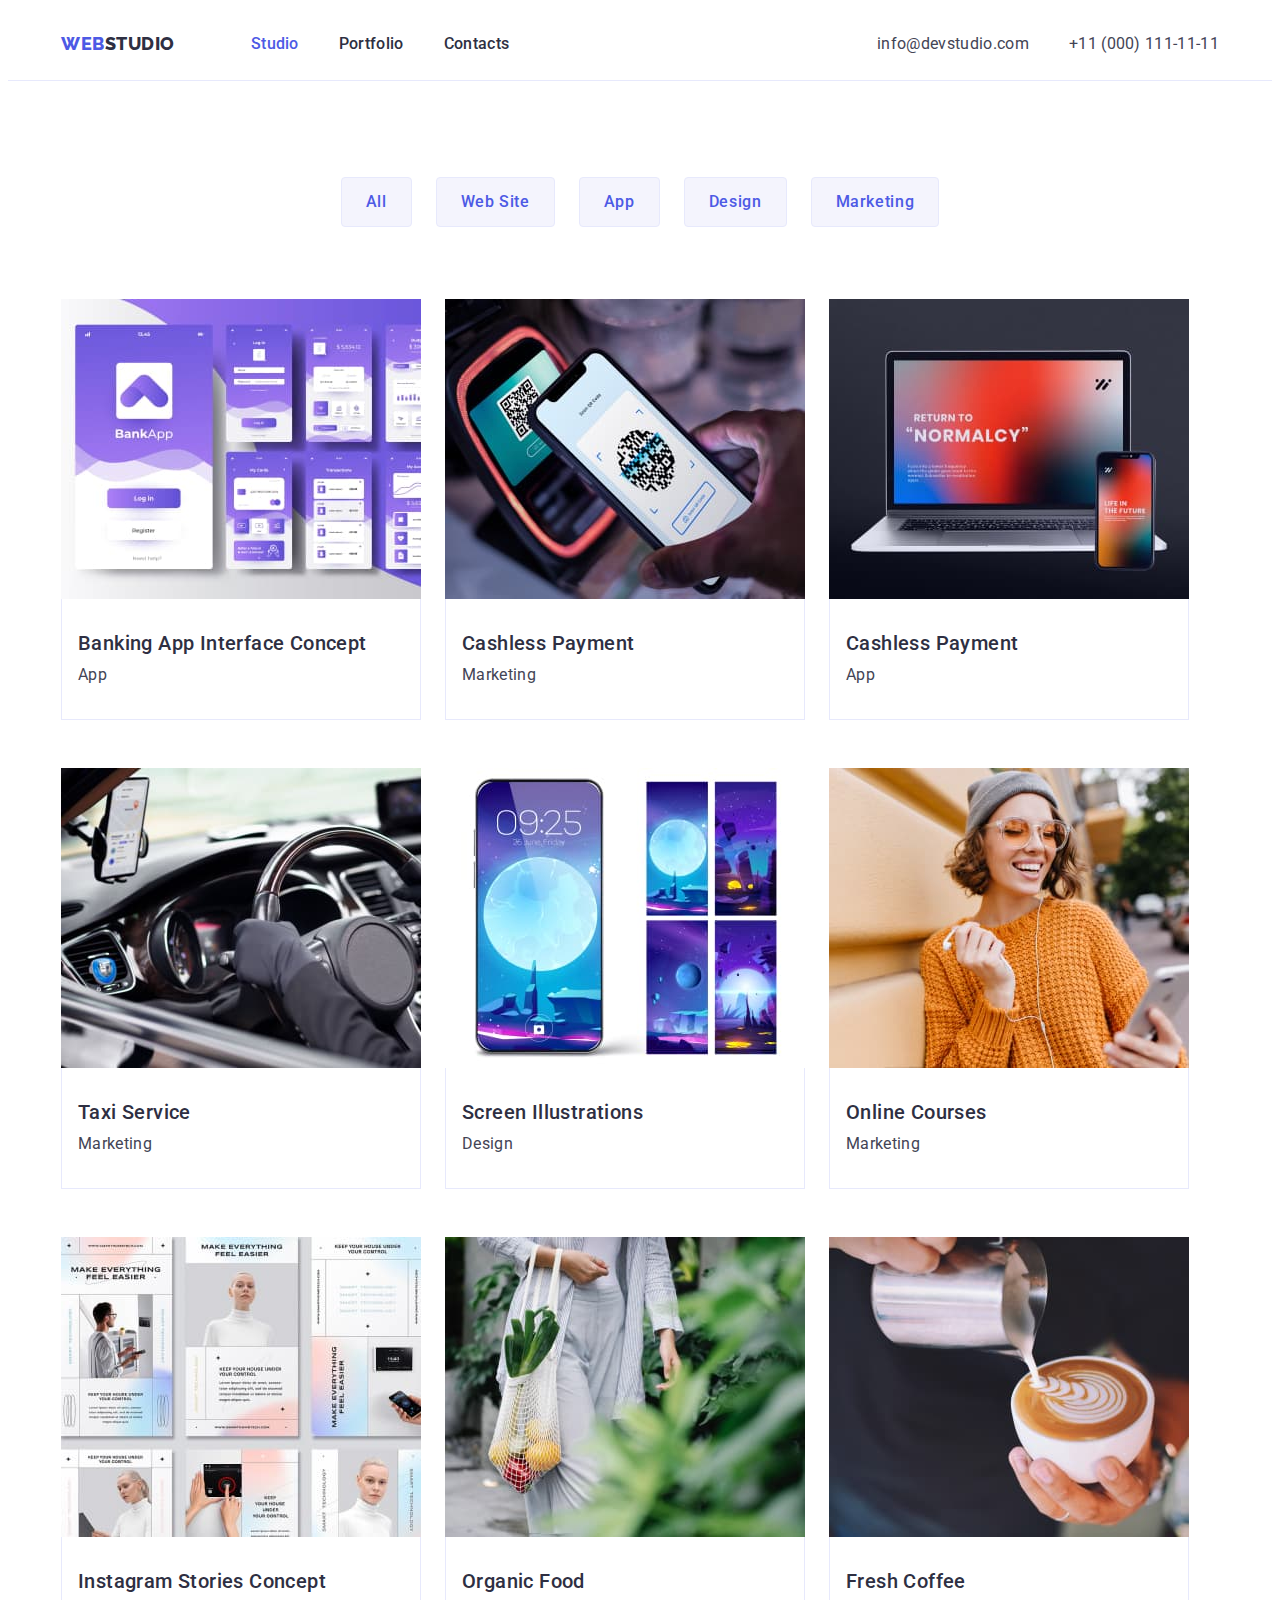
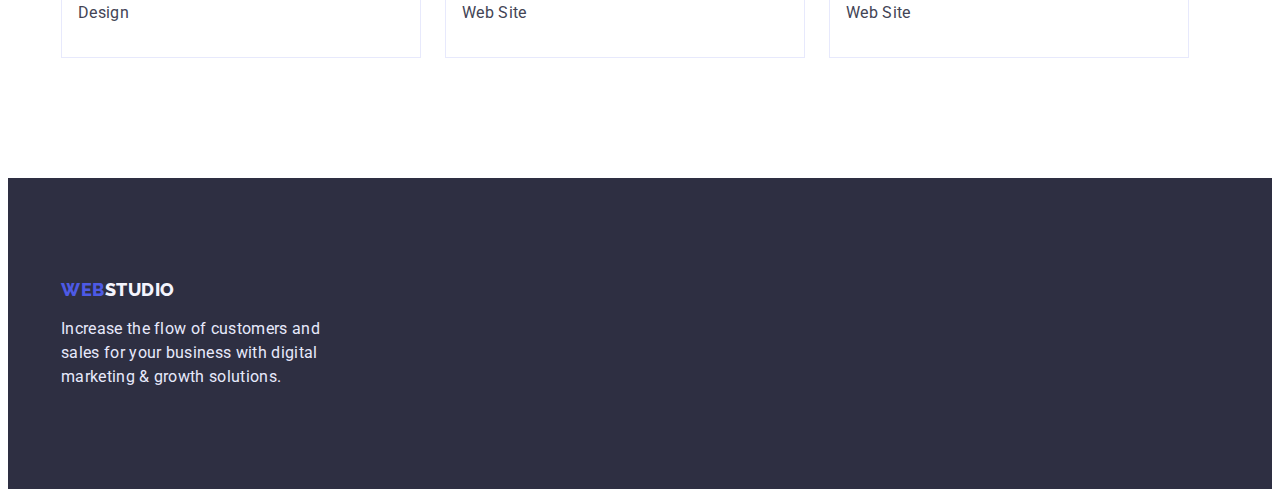
==== portfolio.html @ e37a0ada "Initial commit" ====
<!DOCTYPE html>
<html lang="en">
  <head>
    <meta charset="UTF-8" />
    <meta http-equiv="X-UA-Compatible" content="IE=edge" />
    <meta name="viewport" content="width=device-width, initial-scale=1.0" />
    <link
      rel="stylesheet"
      href="https://cdnjs.cloudflare.com/ajax/libs/modern-normalize/1.1.0/modern-normalize.min.css"
      integrity="sha512-wpPYUAdjBVSE4KJnH1VR1HeZfpl1ub8YT/NKx4PuQ5NmX2tKuGu6U/JRp5y+Y8XG2tV+wKQpNHVUX03MfMFn9Q=="
      crossorigin="anonymous"
      referrerpolicy="no-referrer"
    />
    <link rel="stylesheet" href="./CSS/styles.css" />
    <link rel="preconnect" href="https://fonts.googleapis.com" />
    <link rel="preconnect" href="https://fonts.gstatic.com" crossorigin />
    <link
      href="https://fonts.googleapis.com/css2?family=Raleway:wght@800&family=Roboto:wght@400;500;700;900&display=swap"
      rel="stylesheet"
    />
    <title>Document</title>
  </head>
  <body>
    <header class="header">
      <div class="container header-container">
        <nav class="all-nav">
          <a class="logo link" href="./index.html"
            ><span class="web">Web</span>Studio</a
          >
          <ul class="navigation list">
            <li class="nav-list"><a href="" class="link current">Studio</a></li>
            <li class="nav-list">
              <a href="./portfolio.html" class="link">Portfolio</a>
            </li>
            <li class="nav-list"><a href="" class="link">Contacts</a></li>
          </ul>
        </nav>
        <address class="address">
          <ul class="auth-nav list">
            <li>
              <a href="mailto:info@devstudio.com" class="link auth-link"
                >info@devstudio.com</a
              >
            </li>
            <li>
              <a href="tel:+110001111111" class="link auth-link"
                >+11 (000) 111-11-11</a
              >
            </li>
          </ul>
        </address>
      </div>
    </header>
    <main>
      <section class="portfolio-section">
        <div class="container portfolio-container">
          <h1 class="visually-hidden filter">Example projects</h1>
          <ul class="list filter-btn-list">
            <li>
              <button class="filter-button button" type="button">All</button>
            </li>
            <li>
              <button class="filter-button button" type="button">
                Web Site
              </button>
            </li>
            <li>
              <button class="filter-button button" type="button">App</button>
            </li>
            <li>
              <button class="filter-button button" type="button">Design</button>
            </li>
            <li>
              <button class="filter-button button" type="button">
                Marketing
              </button>
            </li>
          </ul>
          <ul class="list filter-list">
            <li class="card">
              <img
                class="img-portfolio"
                src="./images1/card1.jpg"
                alt="Screens"
                width="360"
              />
              <div class="filter-all-text">
                <h2 class="filter-list-title">Banking App Interface Concept</h2>
                <p class="filter-list-text">App</p>
              </div>
            </li>
            <li class="card">
              <img
                class="img-portfolio"
                src="./images1/card2.jpg"
                alt="Pay with QR"
                width="360"
              />
              <div class="filter-all-text">
                <h2 class="filter-list-title">Cashless Payment</h2>
                <p class="filter-list-text">Marketing</p>
              </div>
            </li>
            <li class="card">
              <img
                class="img-portfolio"
                src="./images1/card3.jpg"
                alt="Computer and phone"
                width="360"
              />
              <div class="filter-all-text">
                <h2 class="filter-list-title">Cashless Payment</h2>
                <p class="filter-list-text">App</p>
              </div>
            </li>
            <li class="card">
              <img
                class="img-portfolio"
                src="./images1/card4.jpg"
                alt="Auto"
                width="360"
              />
              <div class="filter-all-text">
                <h2 class="filter-list-title">Taxi Service</h2>
                <p class="filter-list-text">Marketing</p>
              </div>
            </li>
            <li class="card">
              <img
                class="img-portfolio"
                src="./images1/card5.jpg"
                alt="Phone and illustrations"
                width="360"
              />
              <div class="filter-all-text">
                <h2 class="filter-list-title">Screen Illustrations</h2>
                <p class="filter-list-text">Design</p>
              </div>
            </li>
            <li class="card">
              <img
                class="img-portfolio"
                src="./images1/card6.jpg"
                alt="Smiled girl"
                width="360"
              />
              <div class="filter-all-text">
                <h2 class="filter-list-title">Online Courses</h2>
                <p class="filter-list-text">Marketing</p>
              </div>
            </li>
            <li class="card">
              <img
                class="img-portfolio"
                src="./images1/card7.jpg"
                alt="Topics"
                width="360"
              />
              <div class="filter-all-text">
                <h2 class="filter-list-title">Instagram Stories Concept</h2>
                <p class="filter-list-text">Design</p>
              </div>
            </li>
            <li class="card">
              <img
                class="img-portfolio"
                src="./images1/card8.jpg"
                alt="Women with vegetables"
                width="360"
              />
              <div class="filter-all-text">
                <h2 class="filter-list-title">Organic Food</h2>
                <p class="filter-list-text">Web Site</p>
              </div>
            </li>
            <li class="card">
              <img
                class="img-portfolio"
                src="./images1/card9.jpg"
                alt="Hand of barista making image on coffee"
                width="360"
              />
              <div class="filter-all-text">
                <h2 class="filter-list-title">Fresh Coffee</h2>
                <p class="filter-list-text">Web Site</p>
              </div>
            </li>
          </ul>
        </div>
      </section>
    </main>

    <footer class="footer">
      <div class="container footer-container">
        <a class="link logo" href="./index.html"
          ><span class="web">Web</span>Studio</a
        >
        <p class="footer-text">
          Increase the flow of customers and sales for your business with
          digital marketing & growth solutions.
        </p>
      </div>
    </footer>
  </body>
</html>
---- CSS/styles.css ----
/* основной цвет #434455 */
/* вторичный цвет #2E2F42 */
/* colors of logo #4D5AE5 and #2E2F42 */
/* color of contacts #434455 */
/* white #FFFFFF */
/* color of footer text #E7E9FC */
/* color of background #F4F4FD */

:root {
  --primary-text-color: #434455;
  --title-text-color: #2e2f42;
  --accent-color: #4d5ae5;
  --hover-color: #404bbf;
  --bc-color: #f4f4fd;
  --footer-text-color: #e7e9fc;
}

body {
  color: var(--primary-text-color);
  background-color: #ffffff;
  font-family: "Roboto", sans-serif;
  font-size: 16px;
}

h1,
h2,
h3,
h4,
h5,
h6,
p {
  margin: 0;
}

ul {
  margin: 0;
  padding-left: 0;
}

img {
  display: block;
  max-width: 100%;
  height: auto;
}

.container {
  margin: 0 auto;
  width: 1158px;
  padding-left: 15px;
  padding-right: 15px;
}

.button {
  cursor: pointer;
}

.list {
  list-style: none;
  padding: 0;
  margin: 0;
}

.link {
  text-decoration: none;
  display: inline-block;
}

.address {
  font-style: normal;
}

/* logo */

.logo {
  display: inline-block;
  align-self: center;
  color: var(--title-text-color);
  font-family: "Raleway", sans-serif;
  font-weight: 800;
  font-size: 18px;
  line-height: 1.3;
  letter-spacing: 0.03em;
  text-transform: uppercase;
}

header .logo {
  margin-right: 76px;
}

.logo .web {
  display: inline-block;
  color: var(--accent-color);
}

.logo:hover,
.logo:focus,
.logo:hover .web,
.logo:focus .web {
  color: var(--hover-color);
}

.header {
  border-bottom: 1px solid #e7e9fc;
}

/* Navigation */

.header-container {
  display: flex;
  align-items: center;
}

.navigation.list {
  display: flex;
  align-items: center;
  gap: 40px;
}

.all-nav {
  display: flex;
  margin-right: auto;
}

.auth-nav {
  display: flex;
  gap: 40px;
}

.nav-list {
  display: inline-block;
}

.header-link {
  padding-top: 24px;
  padding-bottom: 24px;
}

.navigation .link {
  color: var(--title-text-color);
  font-weight: 500;
  font-size: 16px;
  line-height: 1.5;
  letter-spacing: 0.02em;
}

.navigation .link:hover,
.navigation .link:focus {
  color: var(--hover-color);
}

.navigation .link.current {
  color: var(--accent-color);
}

.auth-nav .auth-link {
  color: var(--primary-text-color);
  display: block;
  padding-top: 24px;
  padding-bottom: 24px;
}

.auth-nav .auth-link:hover,
.auth-nav .auth-link:focus {
  color: var(--hover-color);
}

.address {
  font-family: inherit;
  font-size: 16px;
  line-height: 1.5;
  letter-spacing: 0.02em;
}
/* main */

.section-title {
  color: var(--title-text-color);
  font-size: 36px;
  line-height: 1.11;
  text-align: center;
  letter-spacing: 0.02em;
  text-transform: capitalize;
  margin-bottom: 72px;
}

/* banner */
.first-section-title {
  color: #ffffff;
  font-size: 56px;
  line-height: 1.07;
  text-align: center;
  letter-spacing: 0.02em;
  margin-bottom: 48px;
  margin-left: auto;
  margin-right: auto;
  width: 496px;
}
.first-section {
  background-color: var(--title-text-color);
  padding-top: 188px;
  padding-bottom: 188px;
  text-align: center;
}

.btn-order-service {
  min-width: 169px;
  text-align: center;
  border-radius: 4px;
  padding: 16px 32px;
  border: 0 solid transparent;

  background-color: var(--accent-color);
  color: #ffffff;
  font-family: inherit;
  font-weight: 500;
  font-size: 16px;
  line-height: 1.5;
  letter-spacing: 0.04em;
}

.btn-order-service:hover,
.btn-order-service:focus {
  background-color: var(--hover-color);
}

/* ------------section benefit----------------- */

.benefit-list {
  display: flex;
  gap: 24px;
}

.benefit-list-title {
  color: var(--title-text-color);
  font-weight: 500;
  font-size: 20px;
  line-height: 1.2;
  letter-spacing: 0.02em;
  margin-bottom: 8px;
}
.benefit-list-text {
  letter-spacing: 0.02em;
  line-height: 1.5;
}

.benefit-item {
  width: calc((100% - 72px) / 4);
}

.section-benefit {
  padding-top: 120px;
  padding-bottom: 120px;
}

/* -------------What are we doing----------------- */

.section-tech {
  padding-bottom: 120px;
}

.list-tech {
  display: flex;
  gap: 24px;
}

.tech-element {
  flex-basis: calc((100% - 48px) / 3);
}

/* --------------- section Our Team --------------- */

.card-list {
  display: flex;
  gap: 24px;
}

.li-card {
  background-color: #ffffff;
  flex-basis: calc((100% - 72px) / 4);
  border-radius: 0px 0px 4px 4px;
}

.section-our-team {
  background-color: var(--bc-color);
  padding-top: 120px;
  padding-bottom: 120px;
}

.tech-all-text {
  padding: 32px 16px;
}

.section-name {
  color: var(--title-text-color);
  font-weight: 500;
  font-size: 20px;
  line-height: 1.2;
  letter-spacing: 0.02em;
  text-align: center;
  margin-bottom: 8px;
}
.section-profession {
  letter-spacing: 0.02em;
  text-align: center;
  line-height: 1.5;
}

/* footer */

.footer-text {
  color: var(--footer-text-color);
  letter-spacing: 0.02em;
  line-height: 1.5;
  font-size: 16px;
  width: 264px;
}

footer .logo .web {
  color: var(--accent-color);
}

footer .logo {
  margin-bottom: 16px;
  color: var(--bc-color);
}

.footer {
  background-color: var(--title-text-color);
  padding-top: 100px;
  padding-bottom: 100px;
}

/* PORTFOLIO */

.card {
  max-width: 360px;
}

.portfolio-section {
  padding-top: 96px;
  padding-bottom: 120px;
}

.filter-btn-list {
  display: flex;
  justify-content: center;
  margin-bottom: 72px;
  gap: 24px;
}

.filter-list {
  display: flex;
  flex-wrap: wrap;
  column-gap: 24px;
  row-gap: 48px;
}

.visually-hidden {
  position: absolute;
  white-space: nowrap;
  width: 1px;
  height: 1px;
  overflow: hidden;
  border: 0;
  padding: 0;
  clip: rect(0 0 0 0);
  clip-path: inset(50%);
  margin: -1px;
}

/* filter buttons */
.list .filter-button {
  color: var(--accent-color);
  font-family: inherit;
  background-color: #f4f4fd;
  font-weight: 500;
  font-size: 16px;
  line-height: 1.5;
  letter-spacing: 0.04em;
  padding: 12px 24px;
  border: 1px solid #e7e9fc;
  border-radius: 4px;
}

.filter-button:hover,
.filter-button:focus {
  color: #ffffff;
  background-color: var(--hover-color);
  border-color: transparent;
}

.filter-list-title {
  color: var(--title-text-color);
  font-weight: 500;
  font-size: 20px;
  line-height: 1.2;
  letter-spacing: 0.02em;
  margin-bottom: 8px;
}

.filter-list-text {
  letter-spacing: 0.02em;
  line-height: 1.5;
}

.filter-all-text {
  border: 1px solid #e7e9fc;
  border-top: 0;
  padding: 32px 16px;
}
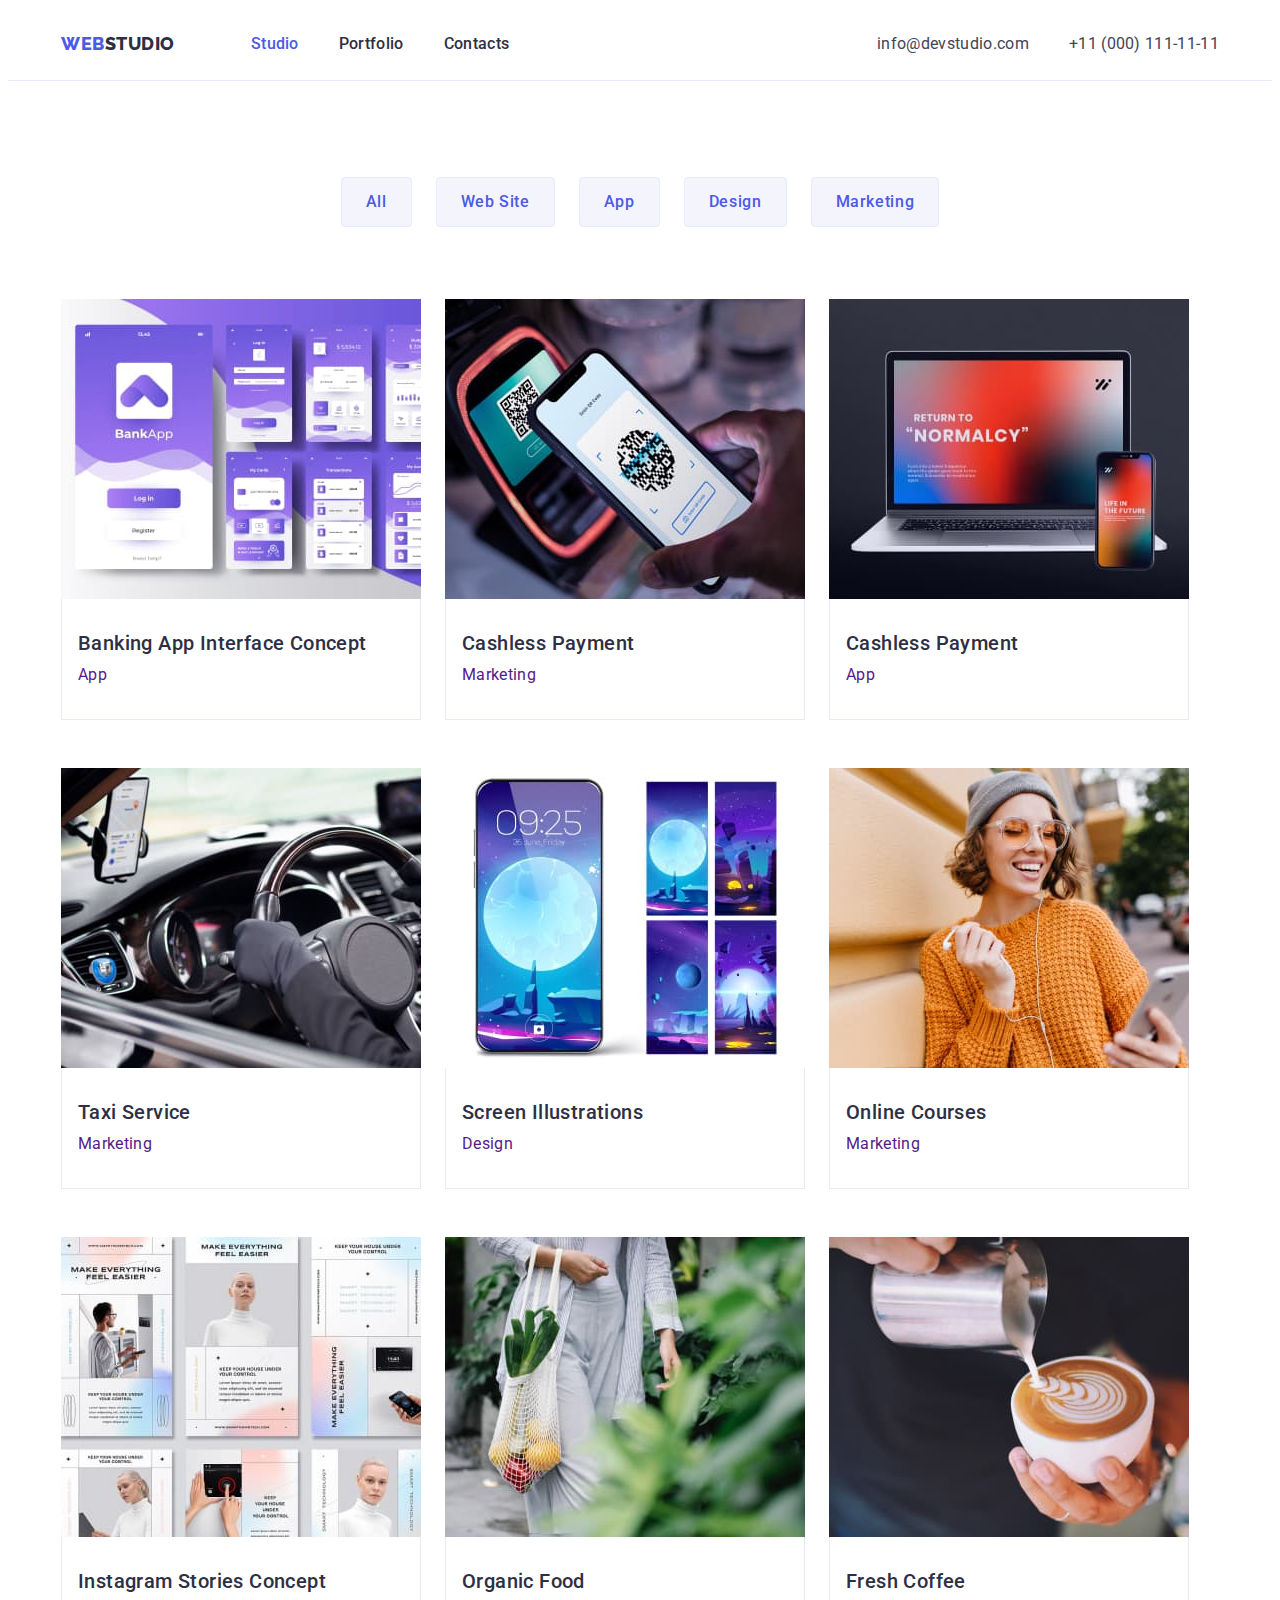
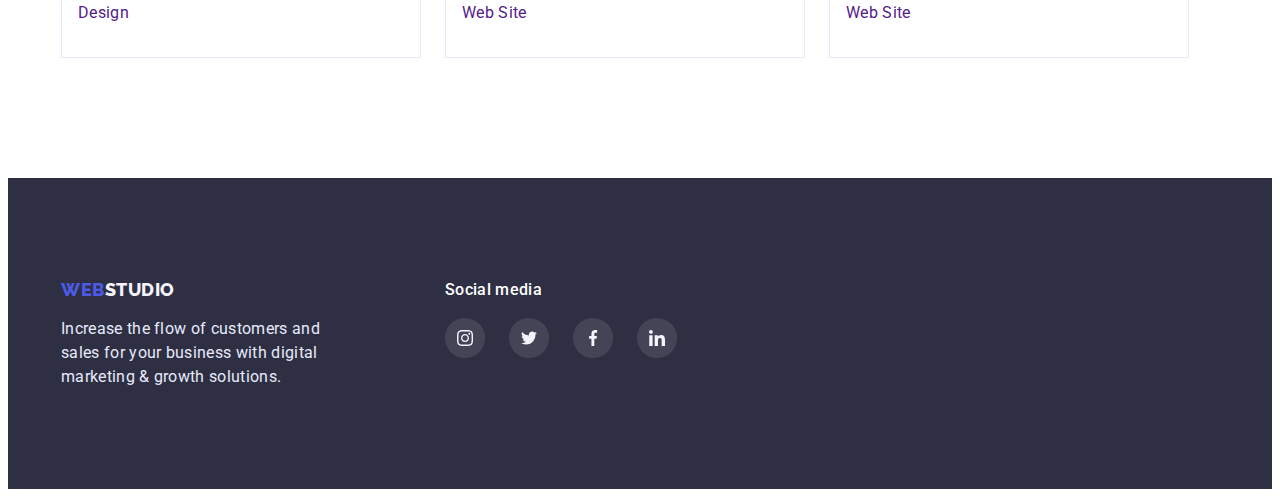
==== commit ef16b97a: "hw4 done (maybe)" ====
--- a/portfolio.html
+++ b/portfolio.html
@@ -78,112 +78,132 @@
           </ul>
           <ul class="list filter-list">
             <li class="card">
-              <img
-                class="img-portfolio"
-                src="./images1/card1.jpg"
-                alt="Screens"
-                width="360"
-              />
-              <div class="filter-all-text">
-                <h2 class="filter-list-title">Banking App Interface Concept</h2>
-                <p class="filter-list-text">App</p>
-              </div>
-            </li>
-            <li class="card">
-              <img
-                class="img-portfolio"
-                src="./images1/card2.jpg"
-                alt="Pay with QR"
-                width="360"
-              />
-              <div class="filter-all-text">
-                <h2 class="filter-list-title">Cashless Payment</h2>
-                <p class="filter-list-text">Marketing</p>
-              </div>
-            </li>
-            <li class="card">
-              <img
-                class="img-portfolio"
-                src="./images1/card3.jpg"
-                alt="Computer and phone"
-                width="360"
-              />
-              <div class="filter-all-text">
-                <h2 class="filter-list-title">Cashless Payment</h2>
-                <p class="filter-list-text">App</p>
-              </div>
-            </li>
-            <li class="card">
-              <img
-                class="img-portfolio"
-                src="./images1/card4.jpg"
-                alt="Auto"
-                width="360"
-              />
-              <div class="filter-all-text">
-                <h2 class="filter-list-title">Taxi Service</h2>
-                <p class="filter-list-text">Marketing</p>
-              </div>
-            </li>
-            <li class="card">
-              <img
-                class="img-portfolio"
-                src="./images1/card5.jpg"
-                alt="Phone and illustrations"
-                width="360"
-              />
-              <div class="filter-all-text">
-                <h2 class="filter-list-title">Screen Illustrations</h2>
-                <p class="filter-list-text">Design</p>
-              </div>
-            </li>
-            <li class="card">
-              <img
-                class="img-portfolio"
-                src="./images1/card6.jpg"
-                alt="Smiled girl"
-                width="360"
-              />
-              <div class="filter-all-text">
-                <h2 class="filter-list-title">Online Courses</h2>
-                <p class="filter-list-text">Marketing</p>
-              </div>
-            </li>
-            <li class="card">
-              <img
-                class="img-portfolio"
-                src="./images1/card7.jpg"
-                alt="Topics"
-                width="360"
-              />
-              <div class="filter-all-text">
-                <h2 class="filter-list-title">Instagram Stories Concept</h2>
-                <p class="filter-list-text">Design</p>
-              </div>
-            </li>
-            <li class="card">
-              <img
-                class="img-portfolio"
-                src="./images1/card8.jpg"
-                alt="Women with vegetables"
-                width="360"
-              />
-              <div class="filter-all-text">
-                <h2 class="filter-list-title">Organic Food</h2>
-                <p class="filter-list-text">Web Site</p>
-              </div>
-            </li>
-            <li class="card">
-              <img
-                class="img-portfolio"
-                src="./images1/card9.jpg"
-                alt="Hand of barista making image on coffee"
-                width="360"
-              />
-              <div class="filter-all-text">
-                <h2 class="filter-list-title">Fresh Coffee</h2>
-                <p class="filter-list-text">Web Site</p>
-              </div>
+              <a class="card-link link" href="">
+                <img
+                  class="img-portfolio"
+                  src="./images1/card1.jpg"
+                  alt="Screens"
+                  width="360"
+                />
+                <div class="filter-all-text">
+                  <h2 class="filter-list-title">
+                    Banking App Interface Concept
+                  </h2>
+                  <p class="filter-list-text">App</p>
+                </div>
+              </a>
+            </li>
+            <li class="card">
+              <a class="card-link link" href="">
+                <img
+                  class="img-portfolio"
+                  src="./images1/card2.jpg"
+                  alt="Pay with QR"
+                  width="360"
+                />
+                <div class="filter-all-text">
+                  <h2 class="filter-list-title">Cashless Payment</h2>
+                  <p class="filter-list-text">Marketing</p>
+                </div>
+              </a>
+            </li>
+            <li class="card">
+              <a class="card-link link" href="">
+                <img
+                  class="img-portfolio"
+                  src="./images1/card3.jpg"
+                  alt="Computer and phone"
+                  width="360"
+                />
+                <div class="filter-all-text">
+                  <h2 class="filter-list-title">Cashless Payment</h2>
+                  <p class="filter-list-text">App</p>
+                </div>
+              </a>
+            </li>
+            <li class="card">
+              <a class="card-link link" href="">
+                <img
+                  class="img-portfolio"
+                  src="./images1/card4.jpg"
+                  alt="Auto"
+                  width="360"
+                />
+                <div class="filter-all-text">
+                  <h2 class="filter-list-title">Taxi Service</h2>
+                  <p class="filter-list-text">Marketing</p>
+                </div>
+              </a>
+            </li>
+            <li class="card">
+              <a class="card-link link" href="">
+                <img
+                  class="img-portfolio"
+                  src="./images1/card5.jpg"
+                  alt="Phone and illustrations"
+                  width="360"
+                />
+                <div class="filter-all-text">
+                  <h2 class="filter-list-title">Screen Illustrations</h2>
+                  <p class="filter-list-text">Design</p>
+                </div>
+              </a>
+            </li>
+            <li class="card">
+              <a class="card-link link" href="">
+                <img
+                  class="img-portfolio"
+                  src="./images1/card6.jpg"
+                  alt="Smiled girl"
+                  width="360"
+                />
+                <div class="filter-all-text">
+                  <h2 class="filter-list-title">Online Courses</h2>
+                  <p class="filter-list-text">Marketing</p>
+                </div>
+              </a>
+            </li>
+            <li class="card">
+              <a class="card-link link" href="">
+                <img
+                  class="img-portfolio"
+                  src="./images1/card7.jpg"
+                  alt="Topics"
+                  width="360"
+                />
+                <div class="filter-all-text">
+                  <h2 class="filter-list-title">Instagram Stories Concept</h2>
+                  <p class="filter-list-text">Design</p>
+                </div>
+              </a>
+            </li>
+            <li class="card">
+              <a class="card-link link" href="">
+                <img
+                  class="img-portfolio"
+                  src="./images1/card8.jpg"
+                  alt="Women with vegetables"
+                  width="360"
+                />
+                <div class="filter-all-text">
+                  <h2 class="filter-list-title">Organic Food</h2>
+                  <p class="filter-list-text">Web Site</p>
+                </div>
+              </a>
+            </li>
+            <li class="card">
+              <a class="card-link link" href="">
+                <img
+                  class="img-portfolio"
+                  src="./images1/card9.jpg"
+                  alt="Hand of barista making image on coffee"
+                  width="360"
+                />
+                <div class="filter-all-text">
+                  <h2 class="filter-list-title">Fresh Coffee</h2>
+                  <p class="filter-list-text">Web Site</p>
+                </div>
+              </a>
             </li>
           </ul>
         </div>
@@ -192,13 +212,48 @@
 
     <footer class="footer">
       <div class="container footer-container">
-        <a class="link logo" href="./index.html"
-          ><span class="web">Web</span>Studio</a
-        >
-        <p class="footer-text">
-          Increase the flow of customers and sales for your business with
-          digital marketing & growth solutions.
-        </p>
+        <div>
+          <a class="link logo" href="./index.html"
+            ><span class="web">Web</span>Studio</a
+          >
+          <p class="footer-text">
+            Increase the flow of customers and sales for your business with
+            digital marketing & growth solutions.
+          </p>
+        </div>
+        <div class="companies">
+          <p class="companies-text">Social media</p>
+          <ul class="list social-list">
+            <li class="social-item">
+              <a class="social-link link" href="">
+                <svg width="16" height="16" class="social-icon">
+                  <use href="./images1/symbol-defs.svg#icon-instagram"></use>
+                </svg>
+              </a>
+            </li>
+            <li class="social-item">
+              <a class="social-link link" href="">
+                <svg width="16" height="16" class="social-icon">
+                  <use href="./images1/symbol-defs.svg#icon-twitter"></use>
+                </svg>
+              </a>
+            </li>
+            <li class="social-item">
+              <a class="social-link link" href="">
+                <svg width="16" height="16" class="social-icon">
+                  <use href="./images1/symbol-defs.svg#icon-facebook"></use>
+                </svg>
+              </a>
+            </li>
+            <li class="social-item">
+              <a class="social-link link" href="">
+                <svg width="16" height="16" class="social-icon">
+                  <use href="./images1/symbol-defs.svg#icon-linkedin"></use>
+                </svg>
+              </a>
+            </li>
+          </ul>
+        </div>
       </div>
     </footer>
   </body>
--- a/CSS/styles.css
+++ b/CSS/styles.css
@@ -196,6 +196,17 @@
 }
 .first-section {
   background-color: var(--title-text-color);
+  background-image: linear-gradient(
+      rgba(46, 47, 66, 0.7),
+      rgba(46, 47, 66, 0.7)
+    ),
+    url(../images1/peopleoffice.jpg);
+  background-size: cover;
+  background-position: center;
+  max-width: 1440px;
+  height: 600px;
+  margin: 0 auto;
+
   padding-top: 188px;
   padding-bottom: 188px;
   text-align: center;
@@ -224,6 +235,15 @@
 
 /* ------------section benefit----------------- */
 
+.thumb {
+  background-color: var(--bc-color);
+  display: flex;
+  justify-content: center;
+  align-items: center;
+  height: 112px;
+  margin-bottom: 8px;
+}
+
 .benefit-list {
   display: flex;
   gap: 24px;
@@ -268,15 +288,60 @@
 
 /* --------------- section Our Team --------------- */
 
+.social-list {
+  display: flex;
+  justify-content: space-between;
+  align-items: center;
+  margin: 0;
+  padding: 0;
+  gap: 24px;
+}
+
+.social-item {
+  width: 40px;
+  height: 40px;
+}
+
+.social-link {
+  display: flex;
+  justify-content: center;
+  align-items: center;
+  margin: 0;
+  padding: 0;
+  border: none;
+  width: 100%;
+  height: 100%;
+  background-color: var(--accent-color);
+  border-radius: 50%;
+  color: #f4f4fd;
+}
+
+.social-icon {
+  fill: currentColor;
+}
+
+.social-link:hover,
+.social-link:focus {
+  background-color: #404bbf;
+}
+
 .card-list {
   display: flex;
   gap: 24px;
+}
+
+.card-link:hover,
+.card-link:focus {
+  box-shadow: 0px 1px 6px rgba(46, 47, 66, 0.08),
+    0px 1px 1px rgba(46, 47, 66, 0.16), 0px 2px 1px rgba(46, 47, 66, 0.08);
 }
 
 .li-card {
   background-color: #ffffff;
   flex-basis: calc((100% - 72px) / 4);
   border-radius: 0px 0px 4px 4px;
+  box-shadow: 0px 1px 6px rgba(46, 47, 66, 0.08),
+    0px 1px 1px rgba(46, 47, 66, 0.16), 0px 2px 1px rgba(46, 47, 66, 0.08);
 }
 
 .section-our-team {
@@ -302,9 +367,80 @@
   letter-spacing: 0.02em;
   text-align: center;
   line-height: 1.5;
-}
+  margin-bottom: 8px;
+}
+
+/* ---------------CUSTOMERS----------------- */
 
 /* footer */
+.customers-section {
+  padding-top: 130px;
+  padding-bottom: 120px;
+}
+
+.customers-list {
+  display: flex;
+  justify-content: space-between;
+  align-items: center;
+  gap: 24px;
+}
+
+.customers-item {
+  width: calc((100% - 120px) / 6);
+  height: 88px;
+}
+
+.customers-link {
+  width: 100%;
+  height: 100%;
+  border: 1px solid #8e8f99;
+  border-radius: 4px;
+  display: flex;
+  justify-content: center;
+  align-items: center;
+  color: #afb1b8;
+}
+
+.customers-icon {
+  fill: currentColor;
+}
+
+.customers-link:hover,
+.customers-link:focus {
+  border-color: #404bbf;
+}
+
+.customers-link:hover .customers-icon,
+.customers-link:focus .customers-icon {
+  fill: #404bbf;
+}
+
+/* -------- footer------------------- */
+
+.footer-container {
+  display: flex;
+  align-items: flex-start;
+  gap: 120px;
+  margin-right: auto;
+}
+
+.companies-text {
+  font-weight: 500;
+  font-size: 16px;
+  line-height: 1.5;
+  letter-spacing: 0.02em;
+  color: #ffffff;
+  margin-bottom: 16px;
+}
+
+footer .social-link {
+  background-color: rgba(255, 255, 255, 0.1);
+}
+
+footer .social-link:hover,
+footer .social-link:focus {
+  background-color: #31d0aa;
+}
 
 .footer-text {
   color: var(--footer-text-color);
@@ -386,6 +522,8 @@
   color: #ffffff;
   background-color: var(--hover-color);
   border-color: transparent;
+  box-shadow: 0px 3px 1px rgba(0, 0, 0, 0.1), 0px 2px 1px rgba(0, 0, 0, 0.08),
+    0px 2px 2px rgba(0, 0, 0, 0.12);
 }
 
 .filter-list-title {
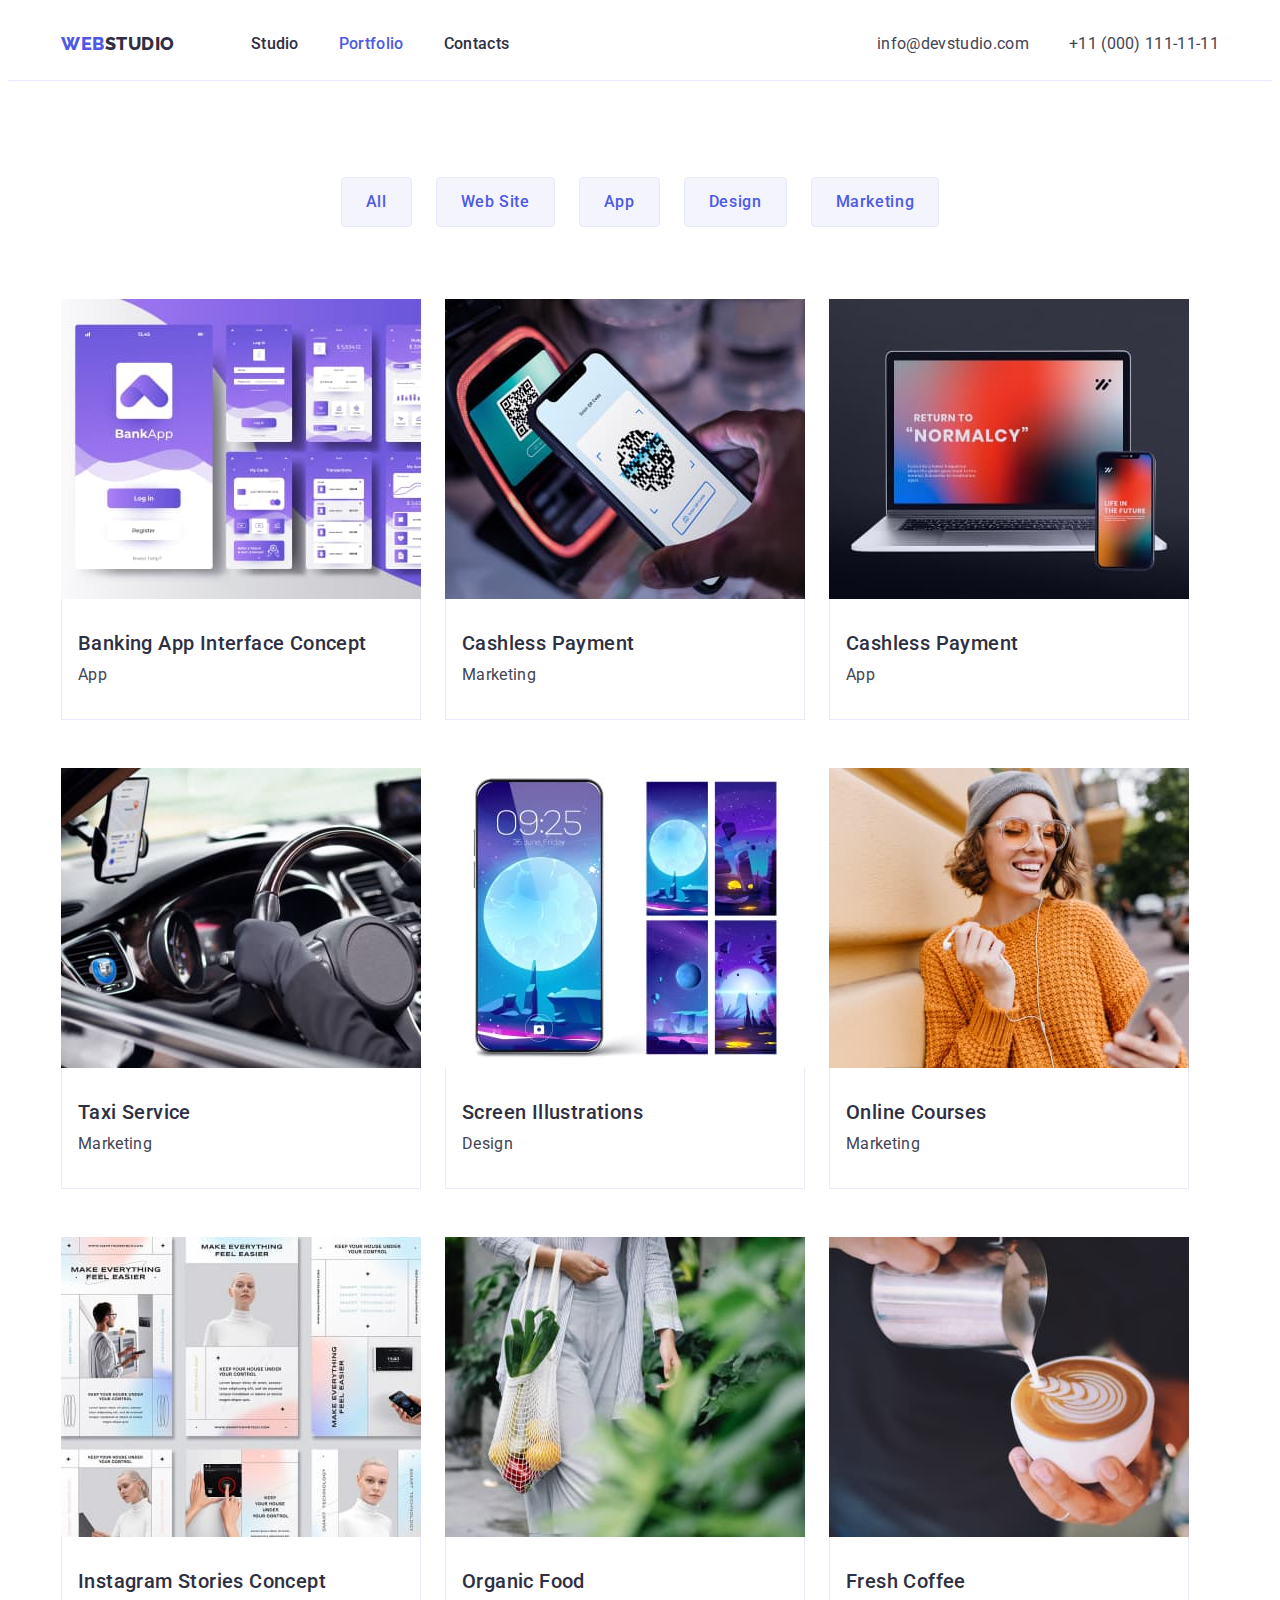
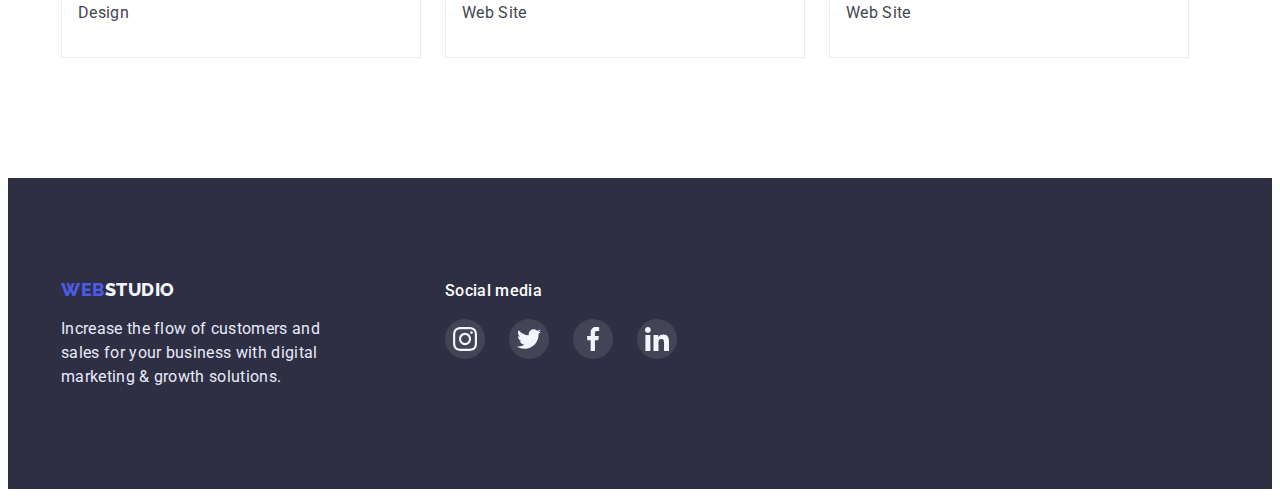
==== commit 7890e703: "changes" ====
--- a/portfolio.html
+++ b/portfolio.html
@@ -28,9 +28,11 @@
             ><span class="web">Web</span>Studio</a
           >
           <ul class="navigation list">
-            <li class="nav-list"><a href="" class="link current">Studio</a></li>
             <li class="nav-list">
-              <a href="./portfolio.html" class="link">Portfolio</a>
+              <a href="./index.html" class="link">Studio</a>
+            </li>
+            <li class="nav-list">
+              <a href="./portfolio.html" class="link current">Portfolio</a>
             </li>
             <li class="nav-list"><a href="" class="link">Contacts</a></li>
           </ul>
@@ -226,28 +228,28 @@
           <ul class="list social-list">
             <li class="social-item">
               <a class="social-link link" href="">
-                <svg width="16" height="16" class="social-icon">
+                <svg width="24" height="24" class="social-icon">
                   <use href="./images1/symbol-defs.svg#icon-instagram"></use>
                 </svg>
               </a>
             </li>
             <li class="social-item">
               <a class="social-link link" href="">
-                <svg width="16" height="16" class="social-icon">
+                <svg width="24" height="24" class="social-icon">
                   <use href="./images1/symbol-defs.svg#icon-twitter"></use>
                 </svg>
               </a>
             </li>
             <li class="social-item">
               <a class="social-link link" href="">
-                <svg width="16" height="16" class="social-icon">
+                <svg width="24" height="24" class="social-icon">
                   <use href="./images1/symbol-defs.svg#icon-facebook"></use>
                 </svg>
               </a>
             </li>
             <li class="social-item">
               <a class="social-link link" href="">
-                <svg width="16" height="16" class="social-icon">
+                <svg width="24" height="24" class="social-icon">
                   <use href="./images1/symbol-defs.svg#icon-linkedin"></use>
                 </svg>
               </a>
--- a/CSS/styles.css
+++ b/CSS/styles.css
@@ -204,7 +204,6 @@
   background-size: cover;
   background-position: center;
   max-width: 1440px;
-  height: 600px;
   margin: 0 auto;
 
   padding-top: 188px;
@@ -226,6 +225,7 @@
   font-size: 16px;
   line-height: 1.5;
   letter-spacing: 0.04em;
+  box-shadow: 0px 4px 4px rgba(0, 0, 0, 0.15);
 }
 
 .btn-order-service:hover,
@@ -374,7 +374,7 @@
 
 /* footer */
 .customers-section {
-  padding-top: 130px;
+  padding-top: 120px;
   padding-bottom: 120px;
 }
 
@@ -419,9 +419,11 @@
 
 .footer-container {
   display: flex;
-  align-items: flex-start;
-  gap: 120px;
-  margin-right: auto;
+  align-items: baseline;
+}
+
+.companies {
+  margin-left: 120px;
 }
 
 .companies-text {
@@ -536,6 +538,7 @@
 }
 
 .filter-list-text {
+  color: var(--primary-text-color);
   letter-spacing: 0.02em;
   line-height: 1.5;
 }
